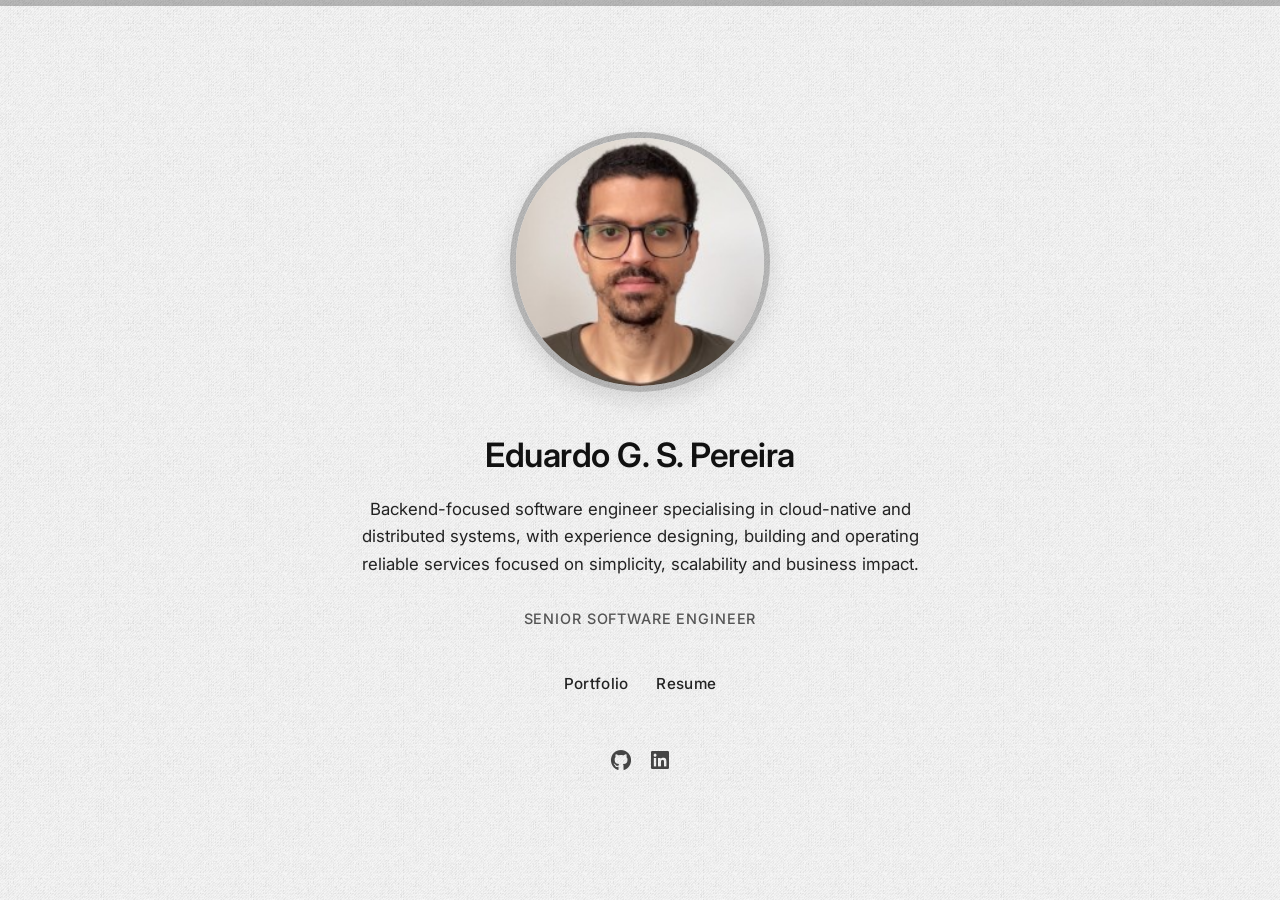
==== index.html @ 093a463c "chore: adjust socials icons and links" ====
<!DOCTYPE html>
<html lang="en">
<head>
  <meta charset="UTF-8">
  <meta name="viewport" content="width=device-width,initial-scale=1">
  <title>Eduardo G. S. Pereira – Senior Software Engineer</title>
  <link rel="stylesheet" href="style.css">
  <link rel="preconnect" href="https://fonts.googleapis.com">
  <link rel="preconnect" href="https://fonts.gstatic.com" crossorigin>
  <link href="https://fonts.googleapis.com/css2?family=Inter:wght@400;500;600&display=swap" rel="stylesheet">
  <link rel="stylesheet" href="https://cdnjs.cloudflare.com/ajax/libs/font-awesome/6.5.1/css/all.min.css">
</head>
<body>
  <main class="container">
    <section class="hero">
      <img src="assets/photo.jpg" alt="Eduardo Pereira" class="profile-photo">
      <h1>Eduardo G. S. Pereira</h1>

      <p class="value">
        Backend-focused software engineer specialising in cloud-native and distributed systems,
        with experience designing, building and operating reliable services focused on simplicity,
        scalability and business impact.
      </p>

      <p class="title">Senior Software Engineer</p>

      <div class="links">
        <a href="https://yourportfolio.example.com" target="_blank" class="link">Portfolio</a>
        <a href="resume.pdf" target="_blank" class="link">Resume</a>
      </div>

    </section>

    <footer class="socials">
      <a href="https://github.com/eduardogspereira" target="_blank" aria-label="GitHub">
        <i class="fab fa-github fa-lg"></i>
      </a>

      <a href="https://www.linkedin.com/in/eduardogspereira/" target="_blank" aria-label="LinkedIn">
        <i class="fab fa-linkedin fa-lg"></i>
      </a>
    </footer>
  </main>
</body>
</html>
---- style.css ----
/* Reset base */
* {
    margin: 0;
    padding: 0;
    box-sizing: border-box;
}

/* Base */
body {
    font-family: 'Inter', -apple-system, BlinkMacSystemFont,
    "Segoe UI", Roboto, Helvetica, Arial, sans-serif;
    color: #111;
    line-height: 1.6;

    background-color: #ffffff;
    background-image: url("assets/bg_pattern.png");
    background-repeat: repeat;
    background-size: auto;

    border-top: 6px solid rgba(0, 0, 0, 0.25);
}

/* Layout */
.container {
    height: calc(100vh - 6px);
    display: flex;
    flex-direction: column;
    align-items: center;
    justify-content: center;
    padding: 48px 24px;
    text-align: center;
}

/* Hero */
.profile-photo {
    width: 260px;
    height: 260px;
    border-radius: 50%;
    object-fit: cover;
    margin-bottom: 28px;

    border: 6px solid rgba(0, 0, 0, 0.25);
    box-shadow: 0 8px 24px rgba(0, 0, 0, 0.12);
}

h1 {
    font-size: 2.1rem;      /* menor */
    font-weight: 600;       /* menos “grito” */
    margin-bottom: 14px;
    letter-spacing: -0.015em;
    color: #111;
}

.value {
    max-width: 820px;     /* MAIS LARGO */
    font-size: 1.05rem;
    font-weight: 400;
    line-height: 1.65;
    color: #222;
    margin-bottom: 28px;

    text-align: center;    /* CHAVE */
    text-wrap: balance;
}

.title {
    font-size: 0.9rem;      /* MAIOR */
    font-weight: 500;
    letter-spacing: 0.06em; /* menos espalhado */
    text-transform: uppercase;
    color: #555;
    margin-bottom: 42px;
}

/* Primary links */
.links {
    display: flex;
    justify-content: center;
    gap: 28px;
    margin-bottom: 48px;
    font-size: 1rem;
    font-weight: 600;
}

.link {
    position: relative;
    text-decoration: none;
    font-size: 0.95rem;
    font-weight: 500;
    color: #222;
    letter-spacing: 0.02em;
    padding-bottom: 4px;
}

.link::after {
    content: "";
    position: absolute;
    left: 0;
    bottom: 0;
    width: 100%;
    height: 1px;
    background: rgba(0, 0, 0, 0.35);
    transform: scaleX(0);
    transform-origin: left;
    transition: transform 0.2s ease;
}

.link:hover::after {
    transform: scaleX(1);
}

/* Social links */
.socials {
    display: flex;
    justify-content: center;
    gap: 20px;
}

.socials i {
    margin: 0;
    font-size: 1.3rem;
    color: #444;
    transition: color 0.2s ease;
}

.socials a:hover i {
    color: #000;
}

/* Mobile adjustments */
@media (max-width: 480px) {
    h1 {
        font-size: 2rem;
    }

    .title {
        font-size: 1.1rem;
    }

    .links {
        flex-direction: column;
        width: 100%;
    }

    .btn {
        width: 100%;
    }
}
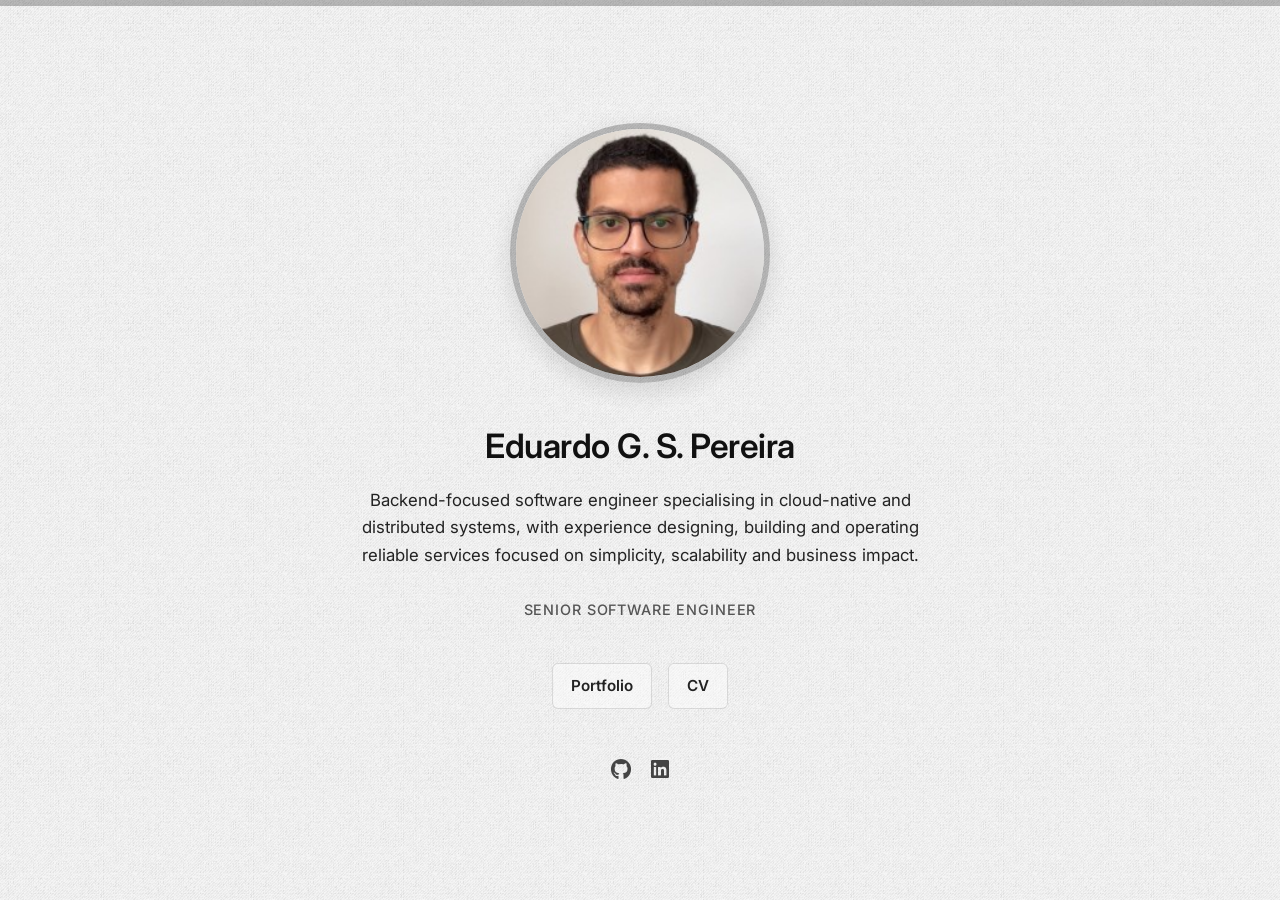
==== commit a81dd4db: "chore: adjust socials icons and links" ====
--- a/index.html
+++ b/index.html
@@ -25,8 +25,8 @@
       <p class="title">Senior Software Engineer</p>
 
       <div class="links">
-        <a href="https://yourportfolio.example.com" target="_blank" class="link">Portfolio</a>
-        <a href="resume.pdf" target="_blank" class="link">Resume</a>
+        <a href="https://yourportfolio.example.com" target="_blank" class="btn-soft">Portfolio</a>
+        <a href="resume.pdf" target="_blank" class="btn-soft">CV</a>
       </div>
 
     </section>
--- a/style.css
+++ b/style.css
@@ -76,37 +76,32 @@
 .links {
     display: flex;
     justify-content: center;
-    gap: 28px;
+    gap: 16px;
     margin-bottom: 48px;
-    font-size: 1rem;
-    font-weight: 600;
 }
 
-.link {
-    position: relative;
+.btn-soft {
     text-decoration: none;
     font-size: 0.95rem;
-    font-weight: 500;
+    font-weight: 600;
     color: #222;
-    letter-spacing: 0.02em;
-    padding-bottom: 4px;
+
+    padding: 10px 18px;
+    border-radius: 6px;
+
+    background: rgba(255, 255, 255, 0.4);
+    border: 1px solid rgba(0, 0, 0, 0.12);
+
+    transition:
+            background-color 0.2s ease,
+            border-color 0.2s ease,
+            transform 0.15s ease;
 }
 
-.link::after {
-    content: "";
-    position: absolute;
-    left: 0;
-    bottom: 0;
-    width: 100%;
-    height: 1px;
-    background: rgba(0, 0, 0, 0.35);
-    transform: scaleX(0);
-    transform-origin: left;
-    transition: transform 0.2s ease;
-}
-
-.link:hover::after {
-    transform: scaleX(1);
+.btn-soft:hover {
+    background: rgba(255, 255, 255, 0.9);
+    border-color: rgba(0, 0, 0, 0.25);
+    transform: translateY(-1px);
 }
 
 /* Social links */
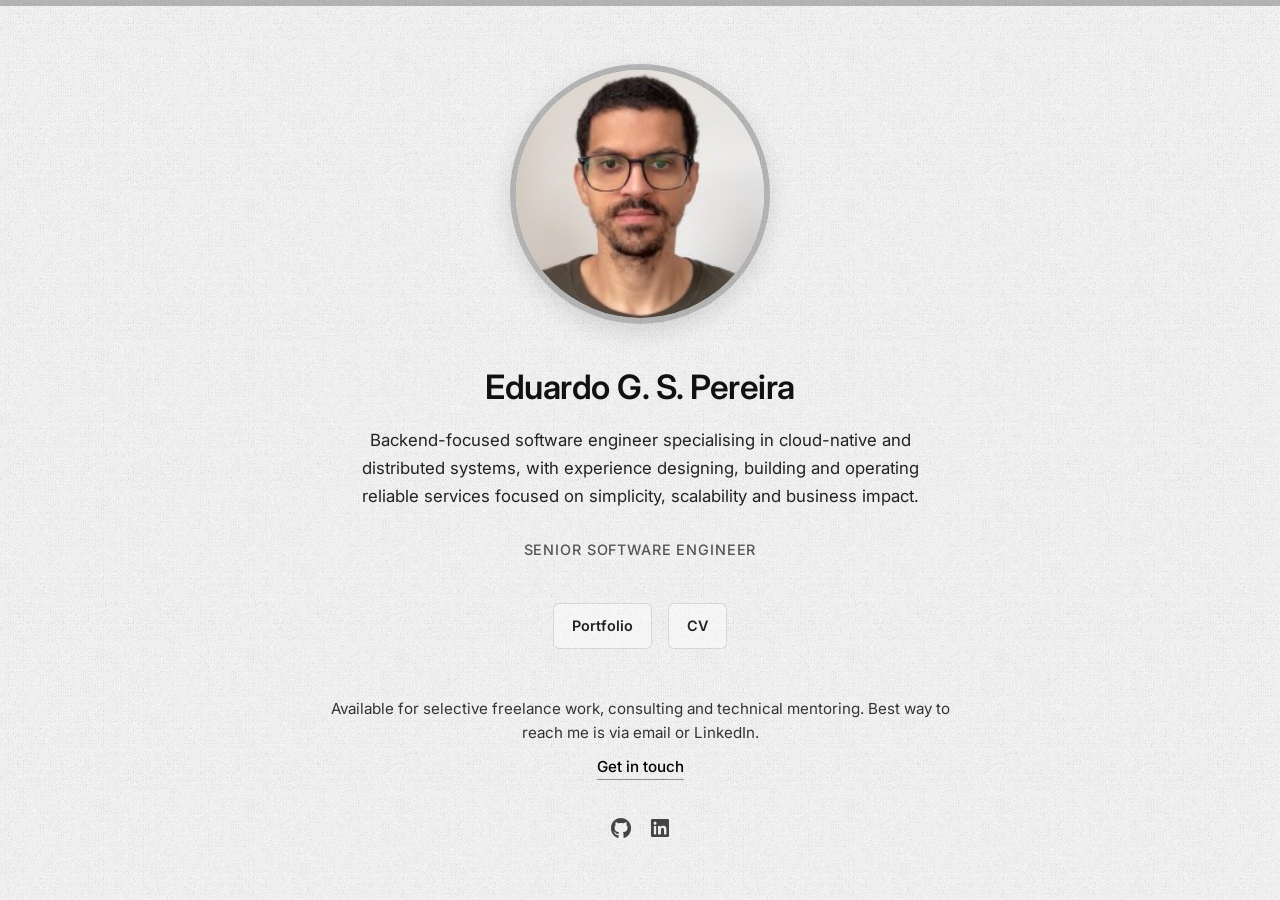
==== commit 6727d0b4: "chore: add resume" ====
--- a/index.html
+++ b/index.html
@@ -31,6 +31,16 @@
 
     </section>
 
+
+    <section class="contact">
+      <p>
+        Available for selective freelance work, consulting and technical mentoring.
+        Best way to reach me is via email or LinkedIn.
+      </p>
+
+      <a href="mailto:edu_vcd@hotmail.com" class="contact-link">Get in touch</a>
+    </section>
+
     <footer class="socials">
       <a href="https://github.com/eduardogspereira" target="_blank" aria-label="GitHub">
         <i class="fab fa-github fa-lg"></i>
--- a/style.css
+++ b/style.css
@@ -82,7 +82,7 @@
 
 .btn-soft {
     text-decoration: none;
-    font-size: 0.95rem;
+    font-size: 0.9rem;
     font-weight: 600;
     color: #222;
 
@@ -102,6 +102,23 @@
     background: rgba(255, 255, 255, 0.9);
     border-color: rgba(0, 0, 0, 0.25);
     transform: translateY(-1px);
+}
+
+/* Contact */
+.contact {
+    max-width: 620px;
+    font-size: 0.95rem;
+    color: #333;
+    margin-bottom: 36px;
+}
+
+.contact-link {
+    display: inline-block;
+    margin-top: 10px;
+    font-weight: 500;
+    color: #000;
+    text-decoration: none;
+    border-bottom: 1px solid rgba(0,0,0,0.4);
 }
 
 /* Social links */
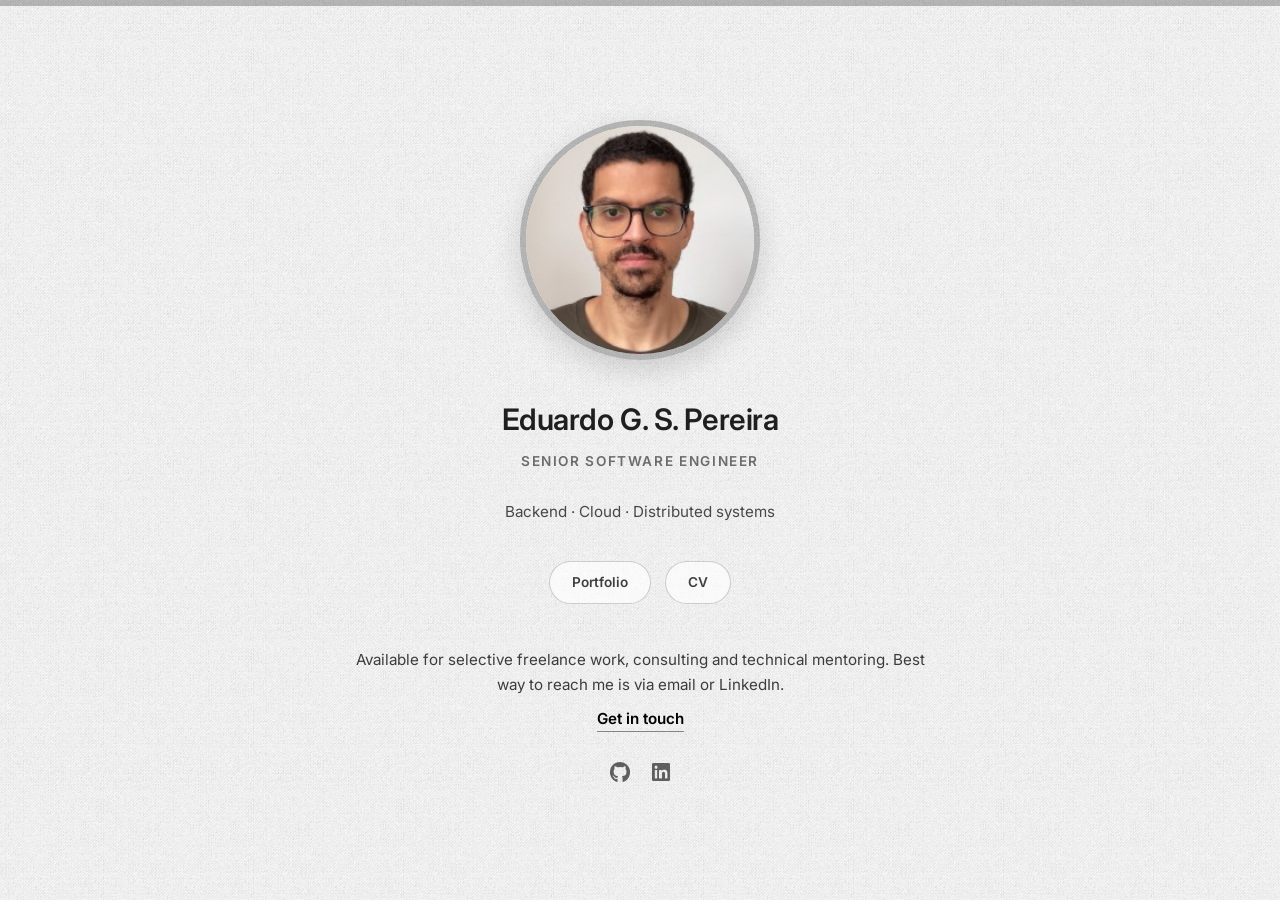
==== commit c5a9a79e: "chore: final adjusts to main page" ====
--- a/index.html
+++ b/index.html
@@ -9,6 +9,7 @@
   <link rel="preconnect" href="https://fonts.gstatic.com" crossorigin>
   <link href="https://fonts.googleapis.com/css2?family=Inter:wght@400;500;600&display=swap" rel="stylesheet">
   <link rel="stylesheet" href="https://cdnjs.cloudflare.com/ajax/libs/font-awesome/6.5.1/css/all.min.css">
+  <link rel="icon" href="assets/favicon.svg" type="image/svg+xml">
 </head>
 <body>
   <main class="container">
@@ -16,13 +17,10 @@
       <img src="assets/photo.jpg" alt="Eduardo Pereira" class="profile-photo">
       <h1>Eduardo G. S. Pereira</h1>
 
-      <p class="value">
-        Backend-focused software engineer specialising in cloud-native and distributed systems,
-        with experience designing, building and operating reliable services focused on simplicity,
-        scalability and business impact.
-      </p>
+      <p class="title">Senior Software Engineer</p>
 
-      <p class="title">Senior Software Engineer</p>
+      <p class="value">Backend · Cloud · Distributed systems</p>
+
 
       <div class="links">
         <a href="https://yourportfolio.example.com" target="_blank" class="btn-soft">Portfolio</a>
--- a/style.css
+++ b/style.css
@@ -7,15 +7,13 @@
 
 /* Base */
 body {
-    font-family: 'Inter', -apple-system, BlinkMacSystemFont,
-    "Segoe UI", Roboto, Helvetica, Arial, sans-serif;
-    color: #111;
+    font-family: "Inter", system-ui, -apple-system, BlinkMacSystemFont, sans-serif;
+    color: #1f1f1f;
     line-height: 1.6;
 
     background-color: #ffffff;
     background-image: url("assets/bg_pattern.png");
     background-repeat: repeat;
-    background-size: auto;
 
     border-top: 6px solid rgba(0, 0, 0, 0.25);
 }
@@ -27,111 +25,102 @@
     flex-direction: column;
     align-items: center;
     justify-content: center;
-    padding: 48px 24px;
+    padding: 56px 24px;
     text-align: center;
 }
 
 /* Hero */
 .profile-photo {
-    width: 260px;
-    height: 260px;
+    width: 240px;
+    height: 240px;
     border-radius: 50%;
     object-fit: cover;
     margin-bottom: 28px;
-
     border: 6px solid rgba(0, 0, 0, 0.25);
-    box-shadow: 0 8px 24px rgba(0, 0, 0, 0.12);
+    box-shadow: 0 10px 28px rgba(0, 0, 0, 0.15);
 }
 
 h1 {
-    font-size: 2.1rem;      /* menor */
-    font-weight: 600;       /* menos “grito” */
-    margin-bottom: 14px;
+    font-size: 1.85rem;
+    font-weight: 600;
     letter-spacing: -0.015em;
-    color: #111;
+    margin-bottom: 8px;
 }
 
 .value {
-    max-width: 820px;     /* MAIS LARGO */
-    font-size: 1.05rem;
-    font-weight: 400;
-    line-height: 1.65;
-    color: #222;
-    margin-bottom: 28px;
-
-    text-align: center;    /* CHAVE */
-    text-wrap: balance;
+    max-width: 760px;
+    font-size: 0.95rem;
+    line-height: 1.7;
+    color: rgba(0,0,0,0.7);
+    margin-bottom: 36px;
 }
 
+
 .title {
-    font-size: 0.9rem;      /* MAIOR */
-    font-weight: 500;
-    letter-spacing: 0.06em; /* menos espalhado */
+    font-size: 0.85rem;
+    font-weight: 600;
+    letter-spacing: 0.12em;
     text-transform: uppercase;
-    color: #555;
-    margin-bottom: 42px;
+    color: rgba(0, 0, 0, 0.55);
+    margin-bottom: 26px;
 }
 
 /* Primary links */
 .links {
     display: flex;
+    gap: 14px;
+    margin-bottom: 44px;
     justify-content: center;
-    gap: 16px;
-    margin-bottom: 48px;
 }
 
 .btn-soft {
     text-decoration: none;
-    font-size: 0.9rem;
+    font-size: 0.85rem;
     font-weight: 600;
-    color: #222;
 
-    padding: 10px 18px;
-    border-radius: 6px;
+    padding: 10px 22px;
+    border-radius: 999px;
 
-    background: rgba(255, 255, 255, 0.4);
-    border: 1px solid rgba(0, 0, 0, 0.12);
+    color: rgba(0, 0, 0, 0.75);
+    background: rgba(255, 255, 255, 0.65);
+    border: 1px solid rgba(0, 0, 0, 0.18);
 
-    transition:
-            background-color 0.2s ease,
-            border-color 0.2s ease,
-            transform 0.15s ease;
+    transition: all 0.2s ease;
 }
 
 .btn-soft:hover {
-    background: rgba(255, 255, 255, 0.9);
-    border-color: rgba(0, 0, 0, 0.25);
+    background: #fff;
+    color: #000;
+    border-color: rgba(0, 0, 0, 0.35);
     transform: translateY(-1px);
 }
 
 /* Contact */
 .contact {
-    max-width: 620px;
+    max-width: 600px;
     font-size: 0.95rem;
-    color: #333;
-    margin-bottom: 36px;
+    color: rgba(0, 0, 0, 0.75);
+    margin-bottom: 28px;
 }
 
 .contact-link {
     display: inline-block;
     margin-top: 10px;
-    font-weight: 500;
+    font-weight: 600;
     color: #000;
     text-decoration: none;
-    border-bottom: 1px solid rgba(0,0,0,0.4);
+    border-bottom: 1px solid rgba(0, 0, 0, 0.45);
 }
 
 /* Social links */
 .socials {
     display: flex;
-    justify-content: center;
-    gap: 20px;
+    gap: 22px;
 }
 
 .socials i {
-    margin: 0;
     font-size: 1.3rem;
-    color: #444;
+    color: rgba(0, 0, 0, 0.6);
     transition: color 0.2s ease;
 }
 
@@ -140,13 +129,10 @@
 }
 
 /* Mobile adjustments */
+
 @media (max-width: 480px) {
     h1 {
-        font-size: 2rem;
-    }
-
-    .title {
-        font-size: 1.1rem;
+        font-size: 1.7rem;
     }
 
     .links {
@@ -154,7 +140,7 @@
         width: 100%;
     }
 
-    .btn {
+    .btn-soft {
         width: 100%;
     }
-}
+}
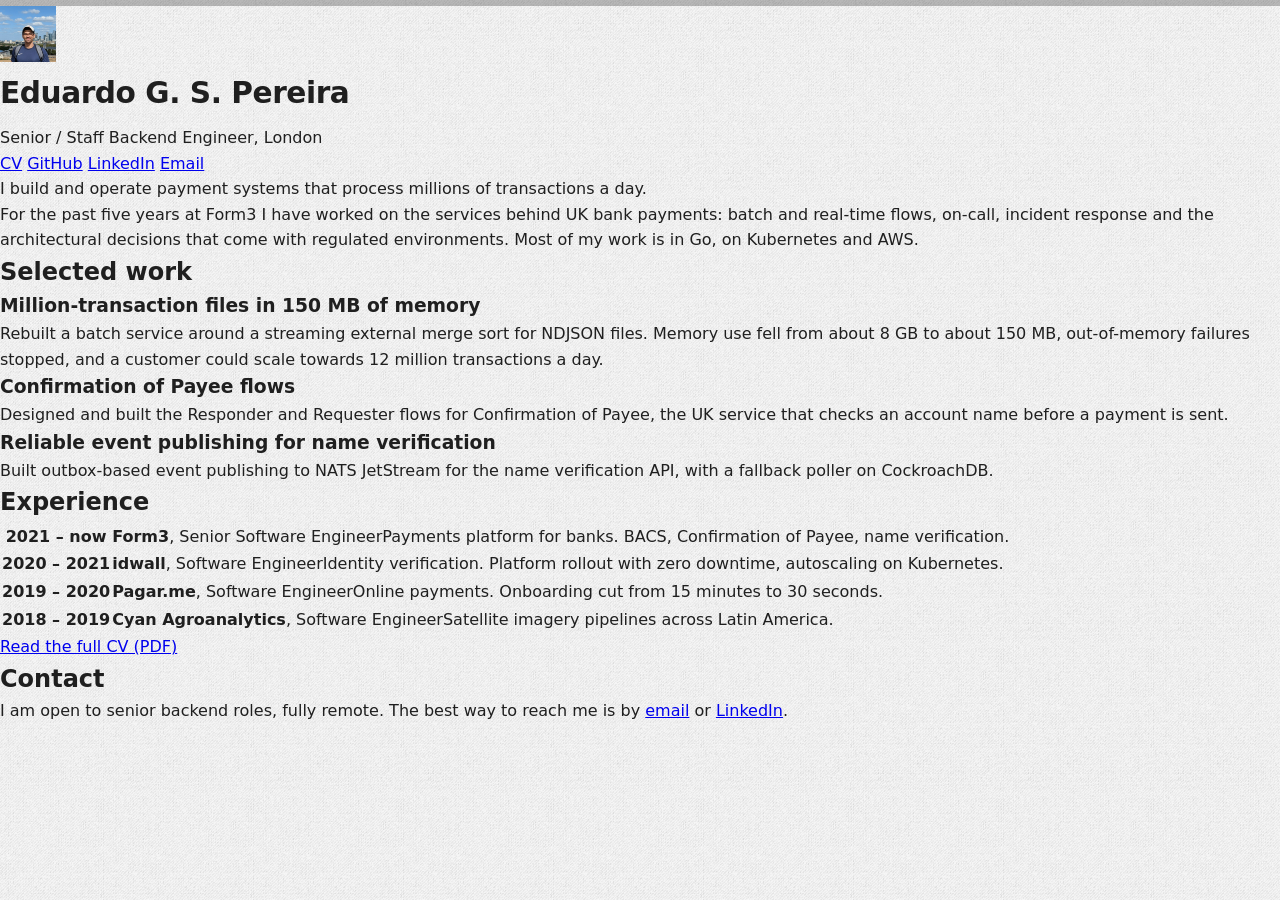
==== commit 0dce0c62: "Change title and enhance meta tags in index.html Updated title and added meta tags for SEO and socia" ====
--- a/index.html
+++ b/index.html
@@ -1,53 +1,129 @@
 <!DOCTYPE html>
 <html lang="en">
 <head>
+  <!-- Google tag (gtag.js) -->
+  <script async src="https://www.googletagmanager.com/gtag/js?id=G-3CJ2CJSDPY"></script>
+  <script>
+    window.dataLayer = window.dataLayer || [];
+    function gtag(){dataLayer.push(arguments);}
+    gtag('js', new Date());
+
+    gtag('config', 'G-3CJ2CJSDPY');
+  </script>
   <meta charset="UTF-8">
   <meta name="viewport" content="width=device-width,initial-scale=1">
-  <title>Eduardo G. S. Pereira – Senior Software Engineer</title>
-  <link rel="stylesheet" href="style.css">
+  <title>Eduardo G. S. Pereira &ndash; Senior Backend Engineer</title>
+  <meta name="description" content="Senior backend engineer building payment systems that process millions of transactions a day. Go, Kubernetes and AWS.">
+  <meta property="og:type" content="website">
+  <meta property="og:url" content="https://eduardogspereira.github.io/">
+  <meta property="og:title" content="Eduardo G. S. Pereira &ndash; Senior Backend Engineer">
+  <meta property="og:description" content="Senior backend engineer building payment systems that process millions of transactions a day. Go, Kubernetes and AWS.">
+  <meta property="og:image" content="https://eduardogspereira.github.io/assets/photo.jpg">
+  <meta name="color-scheme" content="light dark">
   <link rel="preconnect" href="https://fonts.googleapis.com">
   <link rel="preconnect" href="https://fonts.gstatic.com" crossorigin>
-  <link href="https://fonts.googleapis.com/css2?family=Inter:wght@400;500;600&display=swap" rel="stylesheet">
-  <link rel="stylesheet" href="https://cdnjs.cloudflare.com/ajax/libs/font-awesome/6.5.1/css/all.min.css">
+  <link href="https://fonts.googleapis.com/css2?family=IBM+Plex+Sans:wght@400;500;600&family=IBM+Plex+Serif:wght@400;500&display=swap" rel="stylesheet">
+  <link rel="stylesheet" href="style.css">
   <link rel="icon" href="assets/favicon.svg" type="image/svg+xml">
 </head>
 <body>
-  <main class="container">
-    <section class="hero">
-      <img src="assets/photo.jpg" alt="Eduardo Pereira" class="profile-photo">
-      <h1>Eduardo G. S. Pereira</h1>
+  <div class="page">
 
-      <p class="title">Senior Software Engineer</p>
-
-      <p class="value">Backend · Cloud · Distributed systems</p>
-
-
-      <div class="links">
-        <a href="https://yourportfolio.example.com" target="_blank" class="btn-soft">Portfolio</a>
-        <a href="resume.pdf" target="_blank" class="btn-soft">CV</a>
+    <header class="masthead">
+      <div class="identity">
+        <img src="assets/photo.jpg" alt="" class="photo" width="56" height="56">
+        <div>
+          <h1>Eduardo G. S. Pereira</h1>
+          <p class="role">Senior / Staff Backend Engineer, London</p>
+        </div>
       </div>
 
-    </section>
+      <nav class="nav" aria-label="Links">
+        <a href="resume.pdf">CV</a>
+        <a href="https://github.com/eduardogspereira">GitHub</a>
+        <a href="https://www.linkedin.com/in/eduardogspereira/">LinkedIn</a>
+        <a href="mailto:edu_vcd@hotmail.com">Email</a>
+      </nav>
+    </header>
 
+    <main>
+      <section class="intro">
+        <p class="lede">
+          I build and operate payment systems that process millions of transactions a day.
+        </p>
+        <p>
+          For the past five years at Form3 I have worked on the services behind UK bank payments:
+          batch and real-time flows, on-call, incident response and the architectural decisions
+          that come with regulated environments. Most of my work is in Go, on Kubernetes and AWS.
+        </p>
+      </section>
 
-    <section class="contact">
-      <p>
-        Available for selective freelance work, consulting and technical mentoring.
-        Best way to reach me is via email or LinkedIn.
-      </p>
+      <section aria-labelledby="work">
+        <h2 id="work">Selected work</h2>
 
-      <a href="mailto:edu_vcd@hotmail.com" class="contact-link">Get in touch</a>
-    </section>
+        <article class="item">
+          <h3>Million-transaction files in 150 MB of memory</h3>
+          <p>
+            Rebuilt a batch service around a streaming external merge sort for NDJSON files.
+            Memory use fell from about 8 GB to about 150 MB, out-of-memory failures stopped,
+            and a customer could scale towards 12 million transactions a day.
+          </p>
+        </article>
 
-    <footer class="socials">
-      <a href="https://github.com/eduardogspereira" target="_blank" aria-label="GitHub">
-        <i class="fab fa-github fa-lg"></i>
-      </a>
+        <article class="item">
+          <h3>Confirmation of Payee flows</h3>
+          <p>
+            Designed and built the Responder and Requester flows for Confirmation of Payee,
+            the UK service that checks an account name before a payment is sent.
+          </p>
+        </article>
 
-      <a href="https://www.linkedin.com/in/eduardogspereira/" target="_blank" aria-label="LinkedIn">
-        <i class="fab fa-linkedin fa-lg"></i>
-      </a>
-    </footer>
-  </main>
+        <article class="item">
+          <h3>Reliable event publishing for name verification</h3>
+          <p>
+            Built outbox-based event publishing to NATS JetStream for the name verification
+            API, with a fallback poller on CockroachDB.
+          </p>
+        </article>
+      </section>
+
+      <section aria-labelledby="experience">
+        <h2 id="experience">Experience</h2>
+
+        <table class="history">
+          <tbody>
+            <tr>
+              <th scope="row">2021 &ndash; now</th>
+              <td><strong>Form3</strong>, Senior Software Engineer<span class="note">Payments platform for banks. BACS, Confirmation of Payee, name verification.</span></td>
+            </tr>
+            <tr>
+              <th scope="row">2020 &ndash; 2021</th>
+              <td><strong>idwall</strong>, Software Engineer<span class="note">Identity verification. Platform rollout with zero downtime, autoscaling on Kubernetes.</span></td>
+            </tr>
+            <tr>
+              <th scope="row">2019 &ndash; 2020</th>
+              <td><strong>Pagar.me</strong>, Software Engineer<span class="note">Online payments. Onboarding cut from 15 minutes to 30 seconds.</span></td>
+            </tr>
+            <tr>
+              <th scope="row">2018 &ndash; 2019</th>
+              <td><strong>Cyan Agroanalytics</strong>, Software Engineer<span class="note">Satellite imagery pipelines across Latin America.</span></td>
+            </tr>
+          </tbody>
+        </table>
+
+        <p class="more"><a href="resume.pdf">Read the full CV (PDF)</a></p>
+      </section>
+
+      <section aria-labelledby="contact">
+        <h2 id="contact">Contact</h2>
+        <p>
+          I am open to senior backend roles, fully remote. The best way to reach me is by
+          <a href="mailto:edu_vcd@hotmail.com">email</a> or
+          <a href="https://www.linkedin.com/in/eduardogspereira/">LinkedIn</a>.
+        </p>
+      </section>
+    </main>
+
+  </div>
 </body>
-</html>+</html>
--- a/style.css
+++ b/style.css
@@ -143,4 +143,82 @@
     .btn-soft {
         width: 100%;
     }
+}
+
+/* Portfolio page */
+
+.portfolio {
+    justify-content: flex-start;
+    padding-top: 64px;
+}
+
+.portfolio-header {
+    text-align: center;
+    margin-bottom: 64px;
+}
+
+.portfolio-header h1 {
+    font-size: 2rem;
+    font-weight: 600;
+    margin-bottom: 12px;
+}
+
+.portfolio-intro {
+    max-width: 520px;
+    margin: 0 auto 16px;
+    font-size: 0.95rem;
+    color: rgba(0,0,0,0.7);
+}
+
+.back-link {
+    font-size: 0.9rem;
+    color: #000;
+    text-decoration: none;
+    border-bottom: 1px solid rgba(0,0,0,0.3);
+}
+
+.portfolio-grid {
+    width: 100%;
+    max-width: 900px;
+    display: grid;
+    grid-template-columns: repeat(auto-fit, minmax(260px, 1fr));
+    gap: 24px;
+}
+
+.project-card {
+    padding: 22px 24px;
+    background: rgba(255,255,255,0.6);
+    border: 1px solid rgba(0,0,0,0.12);
+    border-radius: 10px;
+}
+
+.project-card h2 {
+    font-size: 1.05rem;
+    font-weight: 600;
+    margin-bottom: 10px;
+}
+
+.project-card p {
+    font-size: 0.9rem;
+    color: rgba(0,0,0,0.75);
+    margin-bottom: 14px;
+}
+
+.stack {
+    display: block;
+    font-size: 0.8rem;
+    color: rgba(0,0,0,0.6);
+    margin-bottom: 12px;
+}
+
+.project-links a {
+    font-size: 0.85rem;
+    font-weight: 500;
+    color: #000;
+    text-decoration: none;
+    border-bottom: 1px solid rgba(0,0,0,0.35);
+}
+
+.placeholder {
+    opacity: 0.6;
 }
